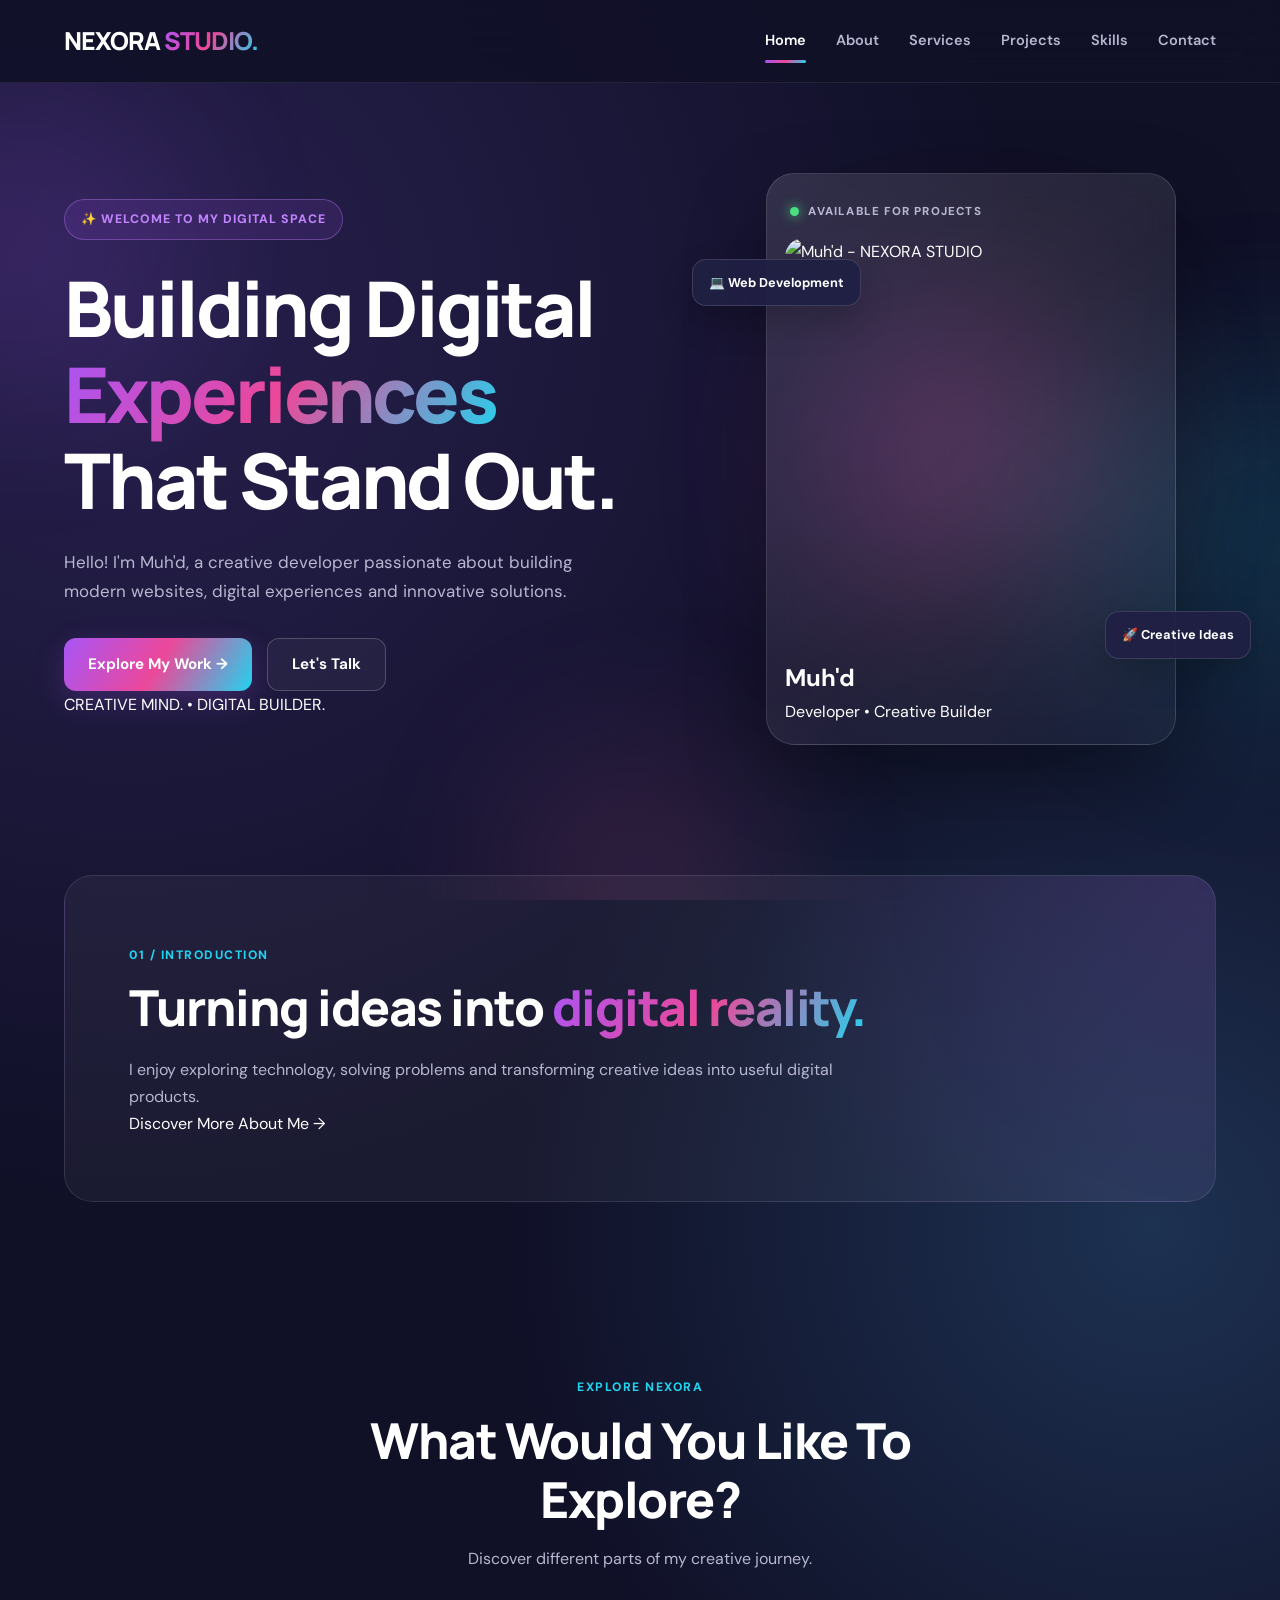
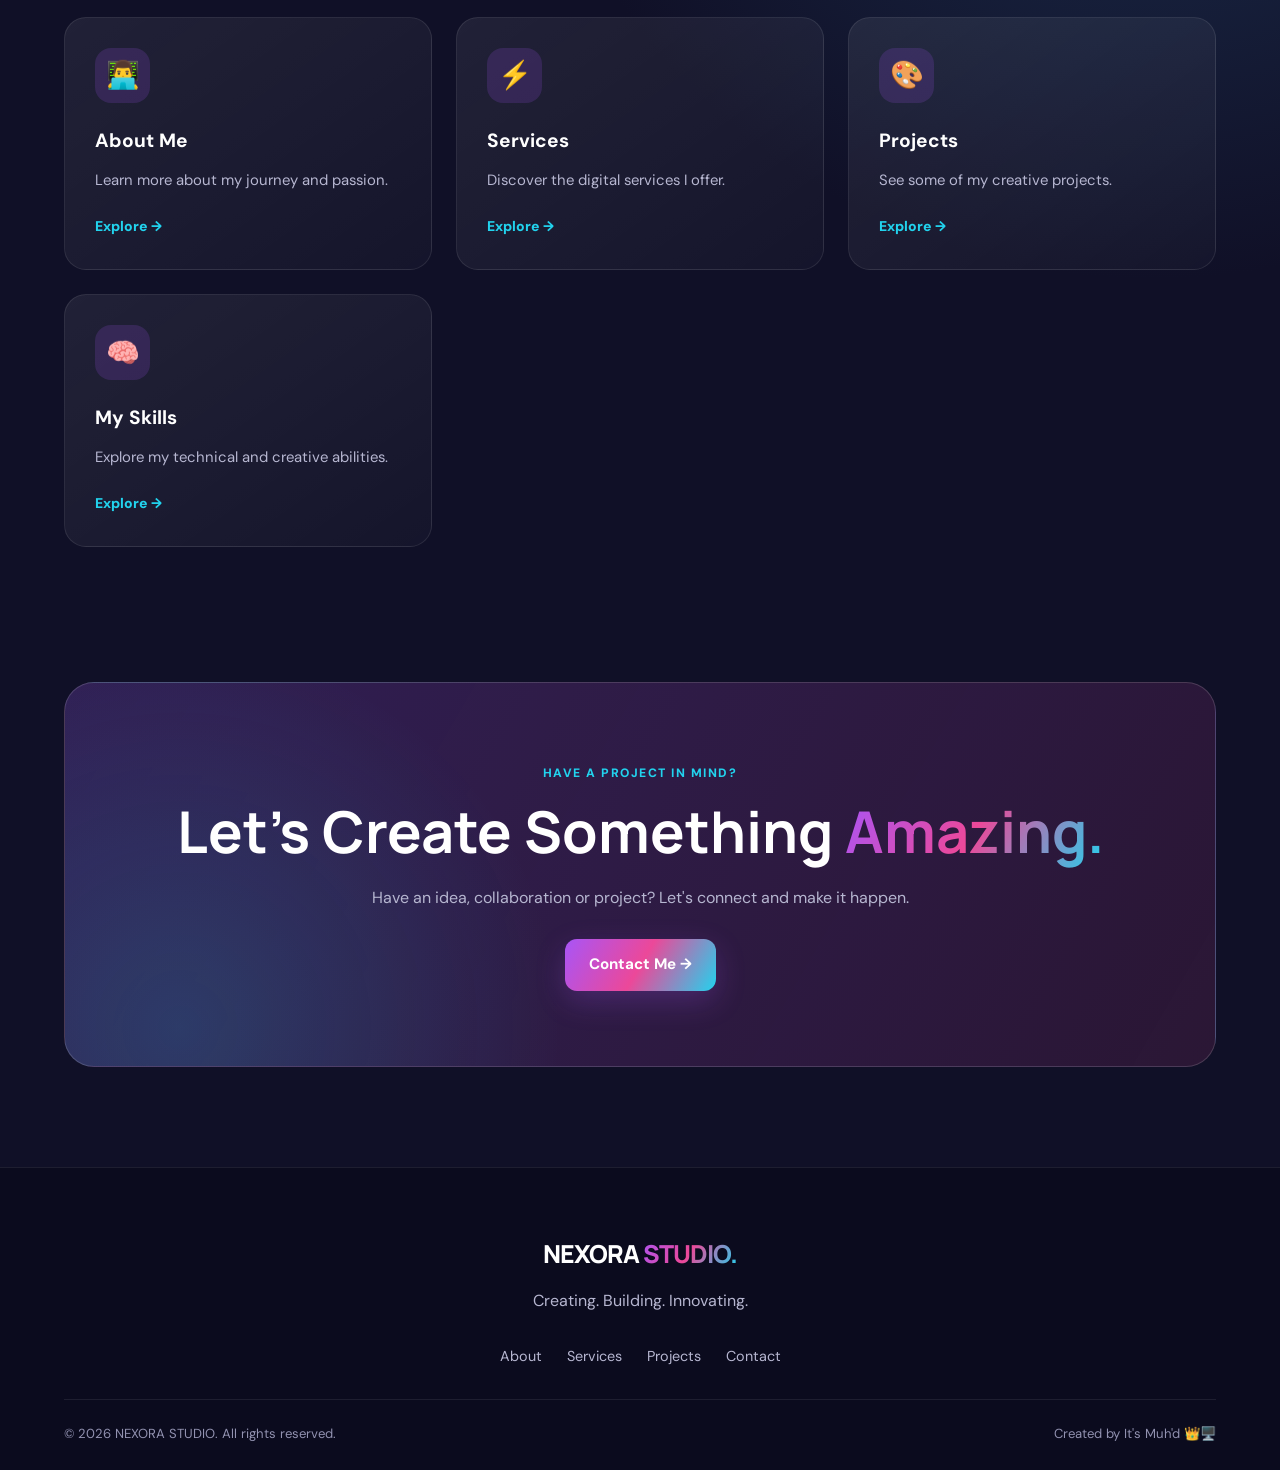
==== index.html @ 37c05f0e "Add files via upload" ====
<!DOCTYPE html>
<html lang="en">
<head>
    <meta charset="UTF-8">
    <meta name="viewport" content="width=device-width, initial-scale=1.0">

    <meta name="theme-color" content="#101027">
    <meta name="description" content="Muh'd — Developer, designer and creative digital builder. Welcome to NEXORA STUDIO.">

    <title>NEXORA STUDIO | Muh'd</title>

    <link rel="stylesheet" href="./style.css">
    <script src="./script.js" defer></script>
</head>

<body>

    <div class="background-shapes" aria-hidden="true">
        <span class="shape shape-one"></span>
        <span class="shape shape-two"></span>
        <span class="shape shape-three"></span>
    </div>

    <!-- HEADER -->
    <header class="site-header">
        <div class="container nav-container">

            <a href="index.html" class="logo">
                NEXORA<span> STUDIO.</span>
            </a>

            <button class="menu-toggle"
                    id="menuToggle"
                    aria-label="Open navigation"
                    aria-expanded="false">
                <span></span>
                <span></span>
                <span></span>
            </button>

            <nav class="nav-menu" id="navMenu">
                <a href="index.html" class="active">Home</a>
                <a href="about.html">About</a>
                <a href="services.html">Services</a>
                <a href="projects.html">Projects</a>
                <a href="skills.html">Skills</a>
                <a href="contact.html">Contact</a>
            </nav>

        </div>
    </header>

    <main>

        <!-- HERO SECTION -->
        <section class="hero container">

            <div class="hero-content">

                <span class="welcome-label">
                    ✨ WELCOME TO MY DIGITAL SPACE
                </span>

                <h1>
                    Building Digital
                    <span>Experiences</span>
                    That Stand Out.
                </h1>

                <p>
                    Hello! I'm Muh'd, a creative developer passionate
                    about building modern websites, digital experiences
                    and innovative solutions.
                </p>

                <div class="hero-buttons">
                    <a href="projects.html" class="btn btn-primary">
                        Explore My Work →
                    </a>

                    <a href="contact.html" class="btn btn-outline">
                        Let's Talk
                    </a>
                </div>

                <div class="hero-social">
                    <span>CREATIVE MIND.</span>
                    <span>•</span>
                    <span>DIGITAL BUILDER.</span>
                </div>

            </div>

            <div class="hero-visual">

                <div class="profile-glow"></div>

                <div class="profile-card">

                    <div class="profile-top">
                        <span class="status-dot"></span>
                        <span>AVAILABLE FOR PROJECTS</span>
                    </div>

                    <img
                        src="assets/images/muhd-profile.jpg"
                        alt="Muh'd - NEXORA STUDIO"
                        class="profile-image"
                    >

                    <div class="profile-caption">
                        <h2>Muh'd</h2>
                        <p>Developer • Creative Builder</p>
                    </div>

                </div>

                <div class="floating-label floating-label-one">
                    💻 Web Development
                </div>

                <div class="floating-label floating-label-two">
                    🚀 Creative Ideas
                </div>

            </div>

        </section>

        <!-- QUICK INTRODUCTION -->
        <section class="intro-section container">

            <div class="intro-card">
                <span class="section-tag">01 / INTRODUCTION</span>

                <h2>
                    Turning ideas into
                    <span>digital reality.</span>
                </h2>

                <p>
                    I enjoy exploring technology, solving problems
                    and transforming creative ideas into useful
                    digital products.
                </p>

                <a href="about.html" class="text-link">
                    Discover More About Me →
                </a>
            </div>

        </section>

        <!-- PAGE PREVIEWS -->
        <section class="preview-section container">

            <div class="section-heading">
                <span class="section-tag">EXPLORE NEXORA</span>
                <h2>What Would You Like To Explore?</h2>
                <p>Discover different parts of my creative journey.</p>
            </div>

            <div class="preview-grid">

                <a href="about.html" class="preview-card">
                    <span class="preview-icon">👨‍💻</span>
                    <h3>About Me</h3>
                    <p>Learn more about my journey and passion.</p>
                    <span class="card-arrow">Explore →</span>
                </a>

                <a href="services.html" class="preview-card">
                    <span class="preview-icon">⚡</span>
                    <h3>Services</h3>
                    <p>Discover the digital services I offer.</p>
                    <span class="card-arrow">Explore →</span>
                </a>

                <a href="projects.html" class="preview-card">
                    <span class="preview-icon">🎨</span>
                    <h3>Projects</h3>
                    <p>See some of my creative projects.</p>
                    <span class="card-arrow">Explore →</span>
                </a>

                <a href="skills.html" class="preview-card">
                    <span class="preview-icon">🧠</span>
                    <h3>My Skills</h3>
                    <p>Explore my technical and creative abilities.</p>
                    <span class="card-arrow">Explore →</span>
                </a>

            </div>

        </section>

        <!-- CONTACT CTA -->
        <section class="cta-section container">

            <div class="cta-card">
                <span class="section-tag">HAVE A PROJECT IN MIND?</span>

                <h2>
                    Let's Create Something
                    <span>Amazing.</span>
                </h2>

                <p>
                    Have an idea, collaboration or project?
                    Let's connect and make it happen.
                </p>

                <a href="contact.html" class="btn btn-primary">
                    Contact Me →
                </a>
            </div>

        </section>

    </main>

    <!-- FOOTER -->
    <footer class="site-footer">

        <div class="container footer-content">

            <a href="index.html" class="logo">
                NEXORA<span> STUDIO.</span>
            </a>

            <p>
                Creating. Building. Innovating.
            </p>

            <div class="footer-links">
                <a href="about.html">About</a>
                <a href="services.html">Services</a>
                <a href="projects.html">Projects</a>
                <a href="contact.html">Contact</a>
            </div>

            <div class="footer-bottom">
                <p>
                    © <span id="currentYear"></span> NEXORA STUDIO.
                    All rights reserved.
                </p>

                <p>Created by It's Muh'd 👑🖥️</p>
            </div>

        </div>

    </footer>

</body>
</html>
---- style.css ----
@import url('https://fonts.googleapis.com/css2?family=DM+Sans:wght@400;500;600;700;800&family=Manrope:wght@400;500;600;700;800&display=swap');

/* =========================================
   NEXORA STUDIO — COMPLETE DESIGN SYSTEM
========================================= */

:root {
    --bg: #101027;
    --bg-light: #191936;
    --surface: #202044;
    --surface-light: #292951;

    --purple: #a855f7;
    --purple-light: #c084fc;
    --cyan: #22d3ee;
    --pink: #f472b6;
    --orange: #fb923c;
    --green: #4ade80;

    --text: #ffffff;
    --muted: #b7b7d1;

    --gradient: linear-gradient(
        120deg,
        #a855f7,
        #ec4899,
        #22d3ee
    );

    --radius: 22px;
    --transition: 0.3s ease;
}

/* =========================================
   RESET
========================================= */

* {
    margin: 0;
    padding: 0;
    box-sizing: border-box;
}

html {
    scroll-behavior: smooth;
    scroll-padding-top: 100px;
}

body {
    min-height: 100vh;
    background:
        radial-gradient(circle at 10% 10%, #28204e 0, transparent 30%),
        radial-gradient(circle at 90% 40%, #1d3151 0, transparent 30%),
        var(--bg);

    color: var(--text);
    font-family: 'DM Sans', sans-serif;
    line-height: 1.7;
    overflow-x: hidden;
}

body,
button,
input,
textarea {
    font-family: 'DM Sans', sans-serif;
}

button,
a {
    -webkit-tap-highlight-color: transparent;
}

a {
    color: inherit;
    text-decoration: none;
}

button {
    cursor: pointer;
}

img {
    display: block;
    max-width: 100%;
}

::selection {
    background: var(--purple);
    color: white;
}

/* =========================================
   GLOBAL CONTAINER
========================================= */

.container {
    width: min(1180px, 90%);
    margin-inline: auto;
}

section {
    position: relative;
}

/* =========================================
   BACKGROUND DECORATIONS
========================================= */

.background-shapes {
    position: fixed;
    inset: 0;
    overflow: hidden;
    pointer-events: none;
    z-index: -1;
}

.shape {
    position: absolute;
    display: block;
    border-radius: 50%;
    filter: blur(90px);
    opacity: 0.16;
}

.shape-one {
    width: 300px;
    height: 300px;
    background: var(--purple);
    top: 10%;
    left: -130px;
}

.shape-two {
    width: 350px;
    height: 350px;
    background: var(--cyan);
    right: -160px;
    top: 40%;
}

.shape-three {
    width: 250px;
    height: 250px;
    background: var(--pink);
    bottom: -100px;
    left: 40%;
}

/* =========================================
   HEADER AND NAVIGATION
========================================= */

.site-header {
    position: sticky;
    top: 0;
    z-index: 1000;
    width: 100%;

    background: rgba(16, 16, 39, 0.88);
    backdrop-filter: blur(20px);
    -webkit-backdrop-filter: blur(20px);

    border-bottom: 1px solid rgba(255, 255, 255, 0.08);
}

.nav-container {
    min-height: 82px;
    display: flex;
    justify-content: space-between;
    align-items: center;
    gap: 25px;
}

.logo {
    font-family: 'Manrope', sans-serif;
    font-size: 1.55rem;
    font-weight: 800;
    letter-spacing: -1px;
    white-space: nowrap;
}

.logo span {
    background: var(--gradient);
    -webkit-background-clip: text;
    background-clip: text;
    color: transparent;
}

.nav-menu {
    display: flex;
    align-items: center;
    gap: 30px;
}

.nav-menu a {
    color: var(--muted);
    font-size: 0.91rem;
    font-weight: 600;
    transition: var(--transition);
    position: relative;
}

.nav-menu a:hover,
.nav-menu a.active {
    color: white;
}

.nav-menu a.active::after {
    content: "";
    position: absolute;
    width: 100%;
    height: 3px;
    bottom: -10px;
    left: 0;
    border-radius: 10px;
    background: var(--gradient);
}

/* MOBILE MENU BUTTON */

.menu-toggle {
    width: 46px;
    height: 46px;
    display: none;
    flex-direction: column;
    justify-content: center;
    align-items: center;
    gap: 6px;

    border: 1px solid rgba(255,255,255,0.12);
    border-radius: 12px;
    background: var(--surface);
}

.menu-toggle span {
    display: block;
    width: 21px;
    height: 2px;
    border-radius: 5px;
    background: white;
    transition: var(--transition);
}

/* =========================================
   BUTTONS
========================================= */

.btn {
    min-height: 48px;
    padding: 13px 24px;

    display: inline-flex;
    justify-content: center;
    align-items: center;
    gap: 9px;

    border-radius: 12px;
    font-size: 0.95rem;
    font-weight: 700;

    transition: transform var(--transition),
                box-shadow var(--transition),
                background var(--transition);
}

.btn:hover {
    transform: translateY(-4px);
}

.btn-primary {
    color: white;
    background: var(--gradient);
    box-shadow: 0 10px 30px rgba(168, 85, 247, 0.23);
}

.btn-primary:hover {
    box-shadow: 0 15px 35px rgba(168, 85, 247, 0.38);
}

.btn-outline {
    border: 1px solid rgba(255,255,255,0.2);
    color: white;
    background: rgba(255,255,255,0.04);
}

.btn-outline:hover {
    border-color: var(--cyan);
    background: rgba(34, 211, 238, 0.08);
}

/* =========================================
   HERO SECTION
========================================= */

.hero {
    min-height: 660px;
    padding-top: 90px;
    padding-bottom: 90px;

    display: grid;
    grid-template-columns: 1.1fr 0.9fr;
    align-items: center;
    gap: 65px;
}

.hero-content {
    max-width: 650px;
}

.welcome-label {
    display: inline-flex;
    align-items: center;
    gap: 8px;

    padding: 9px 16px;
    margin-bottom: 25px;

    border: 1px solid rgba(192, 132, 252, 0.35);
    border-radius: 50px;

    background: rgba(168, 85, 247, 0.12);
    color: var(--purple-light);

    font-size: 0.77rem;
    font-weight: 800;
    letter-spacing: 1px;
}

.hero h1 {
    font-family: 'Manrope', sans-serif;
    font-size: clamp(2.8rem, 6vw, 5.3rem);
    line-height: 1.12;
    letter-spacing: -3px;
    font-weight: 800;
}

.hero h1 span,
.intro-card h2 span,
.cta-card h2 span {
    background: var(--gradient);
    -webkit-background-clip: text;
    background-clip: text;
    color: transparent;
}

.hero-content > p {
    max-width: 560px;
    margin-top: 25px;
    margin-bottom: 32px;

    color: var(--muted);
    font-size: 1.06rem;
}

.hero-buttons {
    display: flex;
    flex-wrap: wrap;
    gap: 15px;
}

/* =========================================
   HERO VISUAL
========================================= */

.hero-visual {
    min-width: 0;
    position: relative;
    display: flex;
    justify-content: center;
    align-items: center;
}

.profile-glow {
    position: absolute;
    width: 300px;
    height: 300px;
    border-radius: 50%;
    background: var(--gradient);
    filter: blur(90px);
    opacity: 0.3;
}

.profile-card {
    position: relative;
    width: min(100%, 410px);
    padding: 18px;

    border-radius: 28px;
    border: 1px solid rgba(255,255,255,0.13);

    background: linear-gradient(
        145deg,
        rgba(255,255,255,0.12),
        rgba(255,255,255,0.035)
    );

    box-shadow: 0 30px 80px rgba(0,0,0,0.3);
    backdrop-filter: blur(15px);
}

.profile-card img {
    width: 100%;
    height: 420px;
    object-fit: cover;
    object-position: center top;
    border-radius: 19px;
}

.profile-top {
    display: flex;
    align-items: center;
    gap: 9px;

    padding: 10px 5px 16px;

    color: var(--muted);
    font-size: 0.72rem;
    font-weight: 800;
    letter-spacing: 1.2px;
}

.status-dot {
    width: 9px;
    height: 9px;
    border-radius: 50%;
    background: var(--green);
    box-shadow: 0 0 12px var(--green);
}

/* =========================================
   FLOATING DECORATIVE LABELS
========================================= */

.floating-label {
    position: absolute;
    z-index: 2;

    padding: 12px 16px;
    border: 1px solid rgba(255,255,255,0.13);
    border-radius: 14px;

    background: rgba(32, 32, 68, 0.95);
    box-shadow: 0 15px 35px rgba(0,0,0,0.2);

    font-size: 0.8rem;
    font-weight: 700;

    pointer-events: none;
    animation: floating 4s ease-in-out infinite;
}

.floating-label-one {
    top: 15%;
    left: -35px;
}

.floating-label-two {
    right: -35px;
    bottom: 15%;
    animation-delay: 1.5s;
}

@keyframes floating {
    0%, 100% {
        transform: translateY(0);
    }

    50% {
        transform: translateY(-12px);
    }
}

/* =========================================
   SECTION HEADINGS
========================================= */

.section-heading {
    max-width: 680px;
    margin: 0 auto 45px;
    text-align: center;
}

.section-tag {
    display: inline-block;
    margin-bottom: 13px;

    color: var(--cyan);
    font-size: 0.76rem;
    font-weight: 800;
    letter-spacing: 1.5px;
}

.section-heading h2,
.intro-card h2 {
    font-family: 'Manrope', sans-serif;
    font-size: clamp(2rem, 4vw, 3.1rem);
    line-height: 1.2;
    font-weight: 800;
    letter-spacing: -1.5px;
}

.section-heading p {
    margin-top: 15px;
    color: var(--muted);
}

/* =========================================
   PREVIEW / GENERAL CARD SECTIONS
========================================= */

.preview-section {
    padding-top: 70px;
    padding-bottom: 100px;
}

.preview-grid {
    display: grid;
    grid-template-columns: repeat(3, minmax(0, 1fr));
    gap: 24px;
}

.preview-card {
    position: relative;
    min-width: 0;
    padding: 30px;

    border: 1px solid rgba(255,255,255,0.09);
    border-radius: var(--radius);

    background: linear-gradient(
        145deg,
        rgba(255,255,255,0.075),
        rgba(255,255,255,0.025)
    );

    transition: var(--transition);
    overflow: hidden;
}

.preview-card:hover {
    transform: translateY(-9px);
    border-color: rgba(192,132,252,0.5);
    box-shadow: 0 20px 45px rgba(0,0,0,0.2);
}

.preview-icon {
    display: inline-flex;
    width: 55px;
    height: 55px;
    align-items: center;
    justify-content: center;

    margin-bottom: 22px;

    border-radius: 16px;
    background: rgba(168,85,247,0.17);

    font-size: 1.7rem;
}

.preview-card h3 {
    margin-bottom: 10px;
    font-size: 1.2rem;
}

.preview-card p {
    color: var(--muted);
    font-size: 0.93rem;
}

.card-arrow {
    display: inline-block;
    margin-top: 22px;

    color: var(--cyan);
    font-weight: 800;
    font-size: 0.88rem;
}

.card-arrow:hover {
    color: var(--pink);
}

/* =========================================
   INTRO SECTION
========================================= */

.intro-section {
    padding-top: 40px;
    padding-bottom: 100px;
}

.intro-card {
    padding: clamp(25px, 5vw, 65px);

    border: 1px solid rgba(255,255,255,0.1);
    border-radius: 28px;

    background:
        radial-gradient(circle at top right, rgba(168,85,247,0.14), transparent 40%),
        rgba(255,255,255,0.045);
}

.intro-card > p {
    max-width: 750px;
    margin-top: 18px;
    color: var(--muted);
}

/* =========================================
   SERVICE SHOWCASE
========================================= */

.service-showcase {
    width: 100%;
    padding: 35px;

    border: 1px solid rgba(255,255,255,0.12);
    border-radius: 25px;

    background:
        radial-gradient(circle at top right, rgba(34,211,238,0.12), transparent 45%),
        rgba(255,255,255,0.045);
}

.showcase-icon {
    width: 75px;
    height: 75px;

    display: flex;
    justify-content: center;
    align-items: center;

    margin-bottom: 25px;

    border-radius: 22px;
    background: linear-gradient(
        135deg,
        rgba(168,85,247,0.25),
        rgba(34,211,238,0.15)
    );

    font-size: 2.3rem;
}

.service-showcase h2 {
    font-family: 'Manrope', sans-serif;
    font-size: clamp(1.6rem, 3vw, 2.3rem);
    line-height: 1.25;
    margin-bottom: 15px;
}

.service-showcase p {
    color: var(--muted);
}

.showcase-tags,
.project-tags {
    display: flex;
    flex-wrap: wrap;
    gap: 9px;
    margin-top: 25px;
}

.showcase-tags span,
.project-tags span {
    padding: 7px 13px;

    border: 1px solid rgba(255,255,255,0.12);
    border-radius: 50px;

    background: rgba(255,255,255,0.055);
    color: #e4d5ff;

    font-size: 0.76rem;
    font-weight: 700;
}

/* =========================================
   SERVICE FEATURE CARDS
========================================= */

.service-feature-card {
    padding: 35px;
    border-radius: 25px;
    border: 1px solid rgba(255,255,255,0.1);
    background: rgba(255,255,255,0.045);
}

.service-feature-card h2 {
    font-size: 1.8rem;
    margin-bottom: 15px;
}

.service-feature-card p {
    color: var(--muted);
}

/* =========================================
   PROJECTS
========================================= */

.project-grid,
.projects-grid {
    display: grid;
    grid-template-columns: repeat(2, minmax(0, 1fr));
    gap: 28px;
}

.project-card {
    min-width: 0;
    overflow: hidden;

    border: 1px solid rgba(255,255,255,0.1);
    border-radius: 24px;

    background: rgba(255,255,255,0.045);
    transition: var(--transition);
}

.project-card:hover {
    transform: translateY(-8px);
    border-color: rgba(34,211,238,0.4);
    box-shadow: 0 20px 45px rgba(0,0,0,0.25);
}

.project-visual {
    min-height: 230px;
    padding: 30px;

    display: flex;
    justify-content: center;
    align-items: center;

    font-size: 4rem;
    text-align: center;
}

.project-ostin {
    background: linear-gradient(135deg, #f97316, #facc15);
}

.project-pilot {
    background: linear-gradient(135deg, #2563eb, #22d3ee);
}

.project-nexora {
    background: linear-gradient(135deg, #9333ea, #ec4899);
}

.project-category {
    display: inline-block;
    margin-bottom: 12px;

    color: var(--cyan);
    font-size: 0.75rem;
    font-weight: 800;
    letter-spacing: 1.2px;
    text-transform: uppercase;
}

.project-card-content {
    padding: 27px;
}

.project-card h3 {
    margin-bottom: 10px;
    font-size: 1.3rem;
}

.project-card p {
    color: var(--muted);
    font-size: 0.93rem;
}

.project-link {
    display: inline-flex;
    margin-top: 20px;
    color: var(--cyan);
    font-weight: 800;
}

/* =========================================
   SKILLS
========================================= */

.skills-grid {
    display: grid;
    grid-template-columns: repeat(3, minmax(0, 1fr));
    gap: 22px;
}

.skill-card {
    padding: 25px;
    border: 1px solid rgba(255,255,255,0.1);
    border-radius: 19px;
    background: rgba(255,255,255,0.045);
}

.skill-card h3 {
    margin-bottom: 9px;
}

.skill-card p {
    color: var(--muted);
    font-size: 0.9rem;
}

/* =========================================
   CONTACT FORM
========================================= */

.contact-form {
    max-width: 760px;
    margin-top: 35px;

    display: grid;
    gap: 22px;
}

.form-group {
    display: flex;
    flex-direction: column;
    gap: 9px;
}

.form-group label {
    color: #eeeeff;
    font-size: 0.9rem;
    font-weight: 700;
}

.form-group input,
.form-group textarea {
    width: 100%;
    min-width: 0;

    padding: 16px 18px;

    border: 1px solid rgba(255,255,255,0.13);
    border-radius: 13px;

    outline: none;
    background: rgba(12,12,35,0.65);
    color: white;

    font-size: 0.95rem;
    transition: var(--transition);
}

.form-group input::placeholder,
.form-group textarea::placeholder {
    color: #8585a5;
}

.form-group input:focus,
.form-group textarea:focus {
    border-color: var(--purple-light);
    box-shadow: 0 0 0 3px rgba(168,85,247,0.13);
}

.form-group textarea {
    resize: vertical;
    min-height: 150px;
}

.contact-form button {
    width: fit-content;
    border: none;
}

/* =========================================
   CTA
========================================= */

.cta-section {
    padding-top: 35px;
    padding-bottom: 100px;
}

.cta-card {
    position: relative;
    overflow: hidden;

    padding: clamp(30px, 6vw, 75px);
    border-radius: 30px;

    border: 1px solid rgba(255,255,255,0.15);

    background:
        radial-gradient(circle at 10% 90%, rgba(34,211,238,0.17), transparent 35%),
        linear-gradient(120deg, rgba(168,85,247,0.22), rgba(236,72,153,0.12));

    text-align: center;
}

.cta-card h2 {
    font-family: 'Manrope', sans-serif;
    font-size: clamp(2rem, 5vw, 3.6rem);
    line-height: 1.2;
    margin-bottom: 18px;
}

.cta-card p {
    max-width: 600px;
    margin: 0 auto 28px;
    color: var(--muted);
}

.cta-card .btn {
    margin: 0 auto;
}

/* =========================================
   FOOTER
========================================= */

.site-footer {
    padding: 65px 0 25px;

    border-top: 1px solid rgba(255,255,255,0.08);
    background: rgba(8,8,25,0.55);
}

.footer-content {
    text-align: center;
}

.footer-content > p {
    margin-top: 12px;
    color: var(--muted);
}

.footer-links {
    display: flex;
    justify-content: center;
    flex-wrap: wrap;
    gap: 25px;
    margin: 30px 0;
}

.footer-links a {
    color: var(--muted);
    font-size: 0.9rem;
    transition: var(--transition);
}

.footer-links a:hover {
    color: var(--cyan);
}

.footer-bottom {
    padding-top: 23px;
    border-top: 1px solid rgba(255,255,255,0.08);

    display: flex;
    justify-content: space-between;
    align-items: center;
    flex-wrap: wrap;
    gap: 15px;

    color: #9292b0;
    font-size: 0.82rem;
}

/* =========================================
   REVEAL ANIMATIONS
========================================= */

.reveal {
    opacity: 0;
    transform: translateY(30px);
    transition: opacity 0.7s ease, transform 0.7s ease;
}

.reveal.revealed,
.reveal.active {
    opacity: 1;
    transform: translateY(0);
}

/* =========================================
   RESPONSIVE — TABLETS
========================================= */

@media (max-width: 1000px) {

    .hero {
        gap: 35px;
        min-height: auto;
    }

    .hero h1 {
        font-size: clamp(2.7rem, 6vw, 4rem);
    }

    .profile-card img {
        height: 350px;
    }

    .preview-grid {
        grid-template-columns: repeat(2, minmax(0, 1fr));
    }

    .skills-grid {
        grid-template-columns: repeat(2, minmax(0, 1fr));
    }

}

/* =========================================
   RESPONSIVE — MOBILE NAVIGATION
========================================= */

@media (max-width: 760px) {

    .nav-container {
        min-height: 72px;
    }

    .menu-toggle {
        display: flex;
    }

    .nav-menu {
        position: absolute;
        top: calc(100% + 1px);
        left: 0;
        right: 0;

        display: none;
        flex-direction: column;
        align-items: stretch;
        gap: 0;

        padding: 12px 5% 20px;

        background: rgba(16,16,39,0.98);
        border-bottom: 1px solid rgba(255,255,255,0.1);

        box-shadow: 0 20px 35px rgba(0,0,0,0.25);
    }

    .nav-menu.show {
        display: flex;
    }

    .nav-menu a {
        padding: 13px 10px;
        border-bottom: 1px solid rgba(255,255,255,0.055);
    }

    .nav-menu a.active::after {
        display: none;
    }

    .hero {
        grid-template-columns: 1fr;
        padding-top: 65px;
        padding-bottom: 65px;
        gap: 55px;
    }

    .hero-content {
        text-align: center;
        margin-inline: auto;
    }

    .hero-content > p {
        margin-inline: auto;
    }

    .hero-buttons {
        justify-content: center;
    }

    .hero-visual {
        width: 100%;
    }

    .profile-card {
        max-width: 390px;
    }

    .project-grid,
    .projects-grid {
        grid-template-columns: 1fr;
    }

    .footer-bottom {
        justify-content: center;
        text-align: center;
    }

}

/* =========================================
   RESPONSIVE — SMALL PHONES
========================================= */

@media (max-width: 520px) {

    .container {
        width: 91%;
    }

    .logo {
        font-size: 1.3rem;
    }

    .hero {
        padding-top: 50px;
    }

    .hero h1 {
        font-size: clamp(2.45rem, 11vw, 3.4rem);
        letter-spacing: -1.8px;
    }

    .hero-content > p {
        font-size: 0.96rem;
    }

    .hero-buttons {
        flex-direction: column;
        width: 100%;
    }

    .hero-buttons .btn {
        width: 100%;
    }

    .profile-card {
        padding: 12px;
    }

    .profile-card img {
        height: 330px;
    }

    .floating-label {
        display: none;
    }

    .preview-grid,
    .skills-grid {
        grid-template-columns: 1fr;
    }

    .preview-card {
        padding: 25px;
    }

    .section-heading {
        margin-bottom: 30px;
    }

    .section-heading h2,
    .intro-card h2 {
        font-size: 2rem;
    }

    .service-showcase {
        padding: 25px;
    }

    .project-visual {
        min-height: 180px;
    }

    .intro-card,
    .cta-card {
        padding: 27px 22px;
    }

    .contact-form button {
        width: 100%;
    }

    .footer-links {
        gap: 15px;
    }

}

/* =========================================
   ACCESSIBILITY
========================================= */

@media (prefers-reduced-motion: reduce) {

    *,
    *::before,
    *::after {
        scroll-behavior: auto !important;
        animation-duration: 0.01ms !important;
        animation-iteration-count: 1 !important;
        transition-duration: 0.01ms !important;
    }

    .reveal {
        opacity: 1;
        transform: none;
    }

}
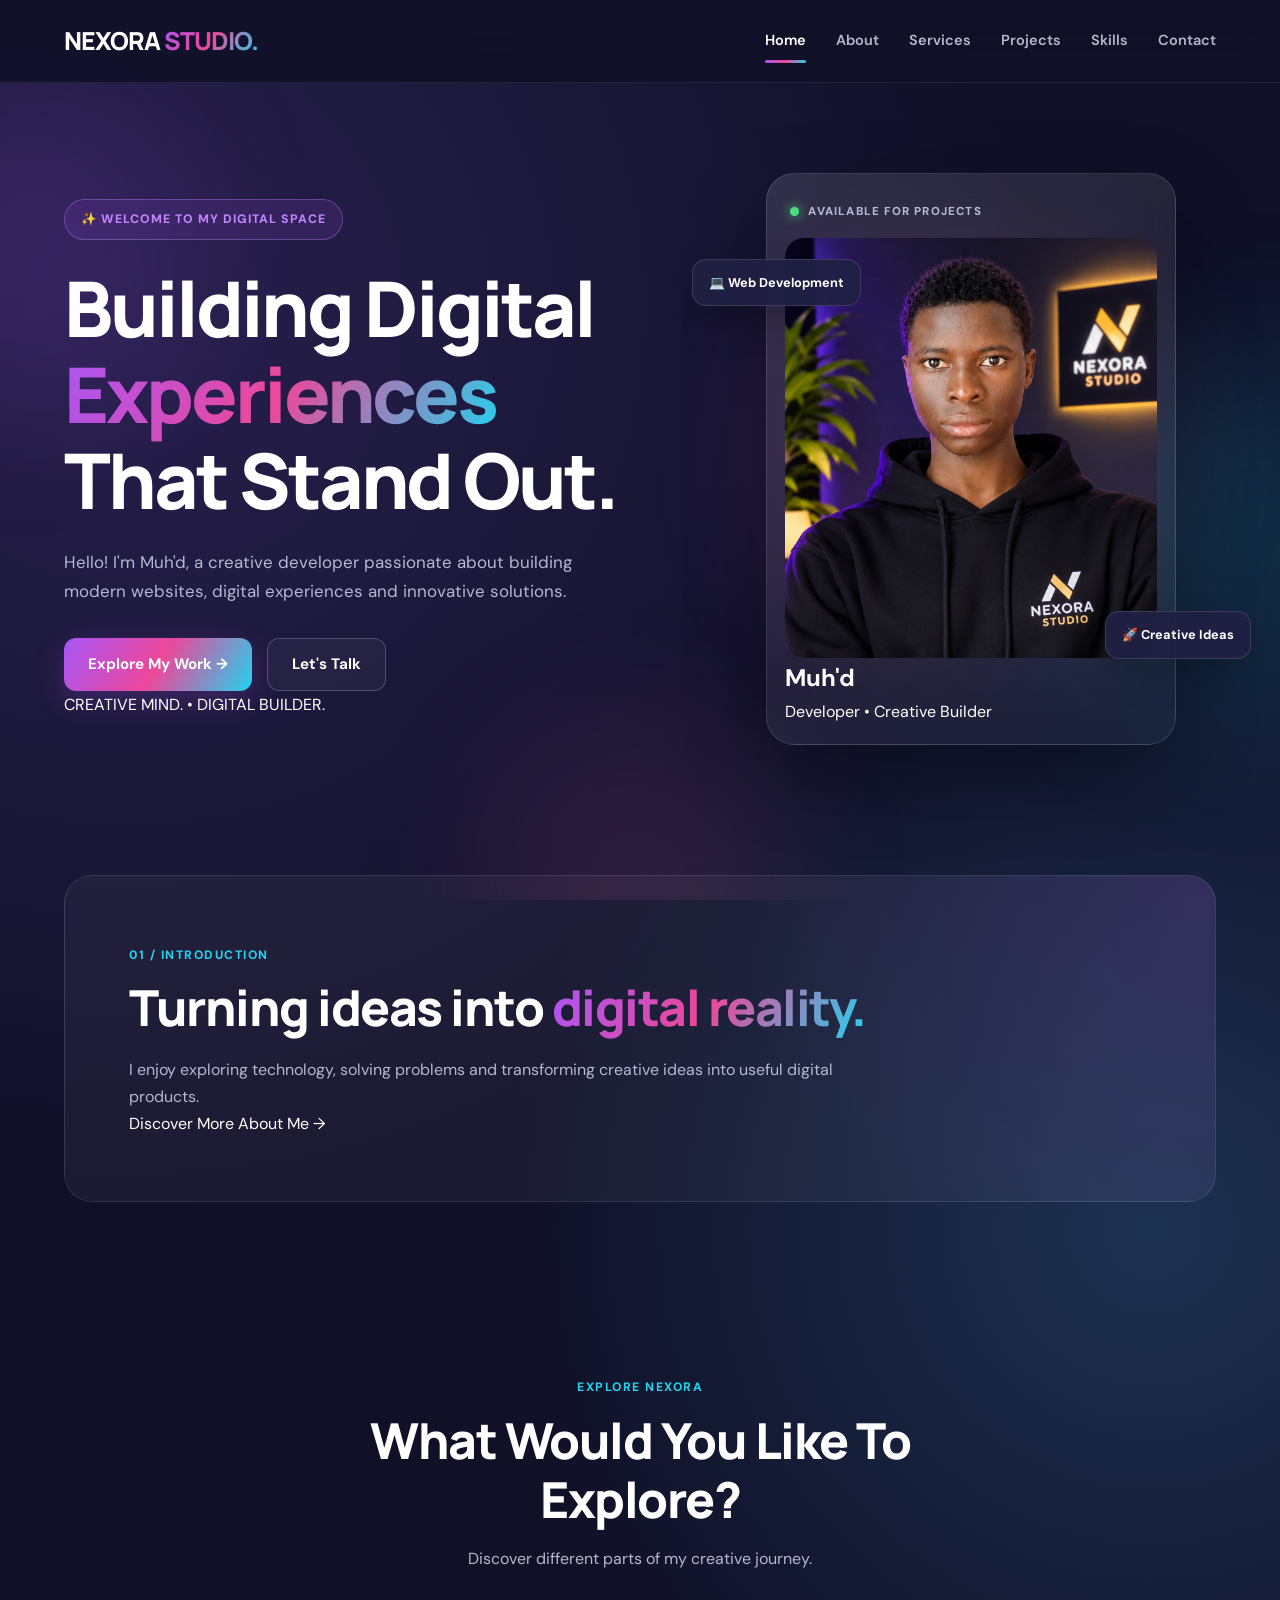
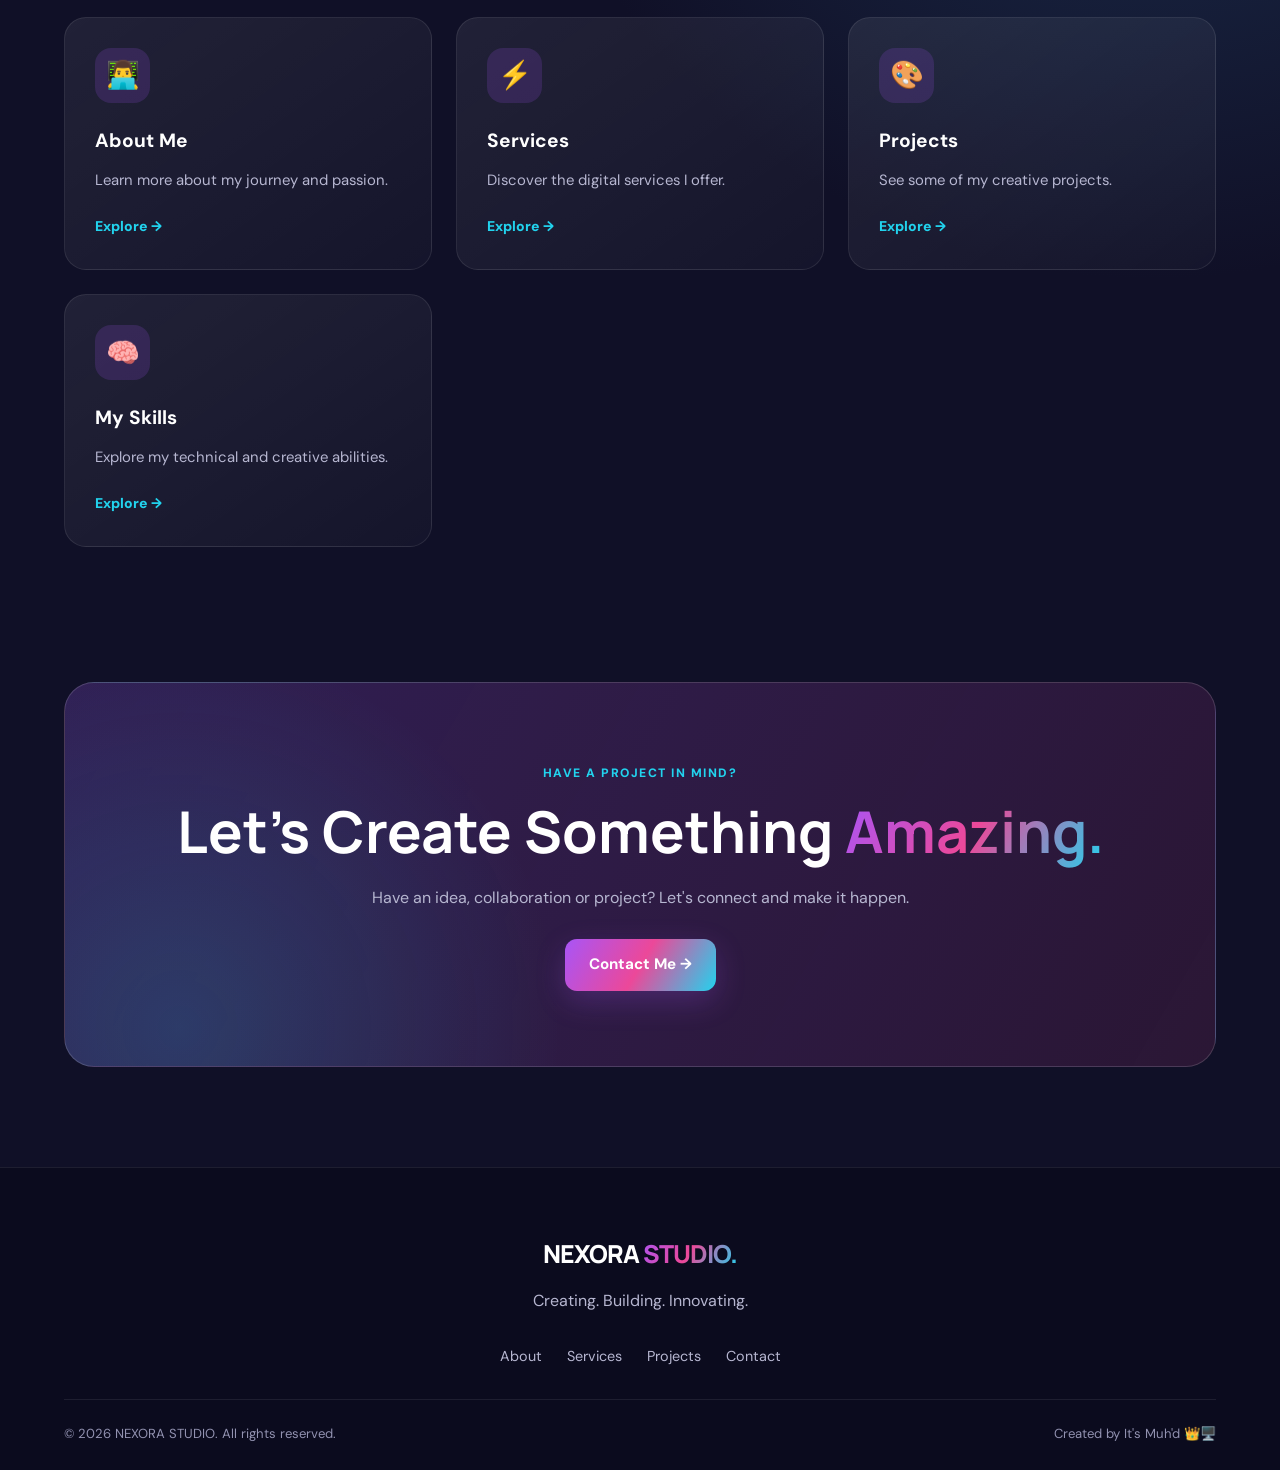
==== commit 10df2f80: "Update image source path in index.html" ====
--- a/index.html
+++ b/index.html
@@ -103,7 +103,7 @@
                     </div>
 
                     <img
-                        src="assets/images/muhd-profile.jpg"
+                        src="muhd-profile.jpg"
                         alt="Muh'd - NEXORA STUDIO"
                         class="profile-image"
                     >
@@ -253,4 +253,4 @@
     </footer>
 
 </body>
-</html>+</html>
